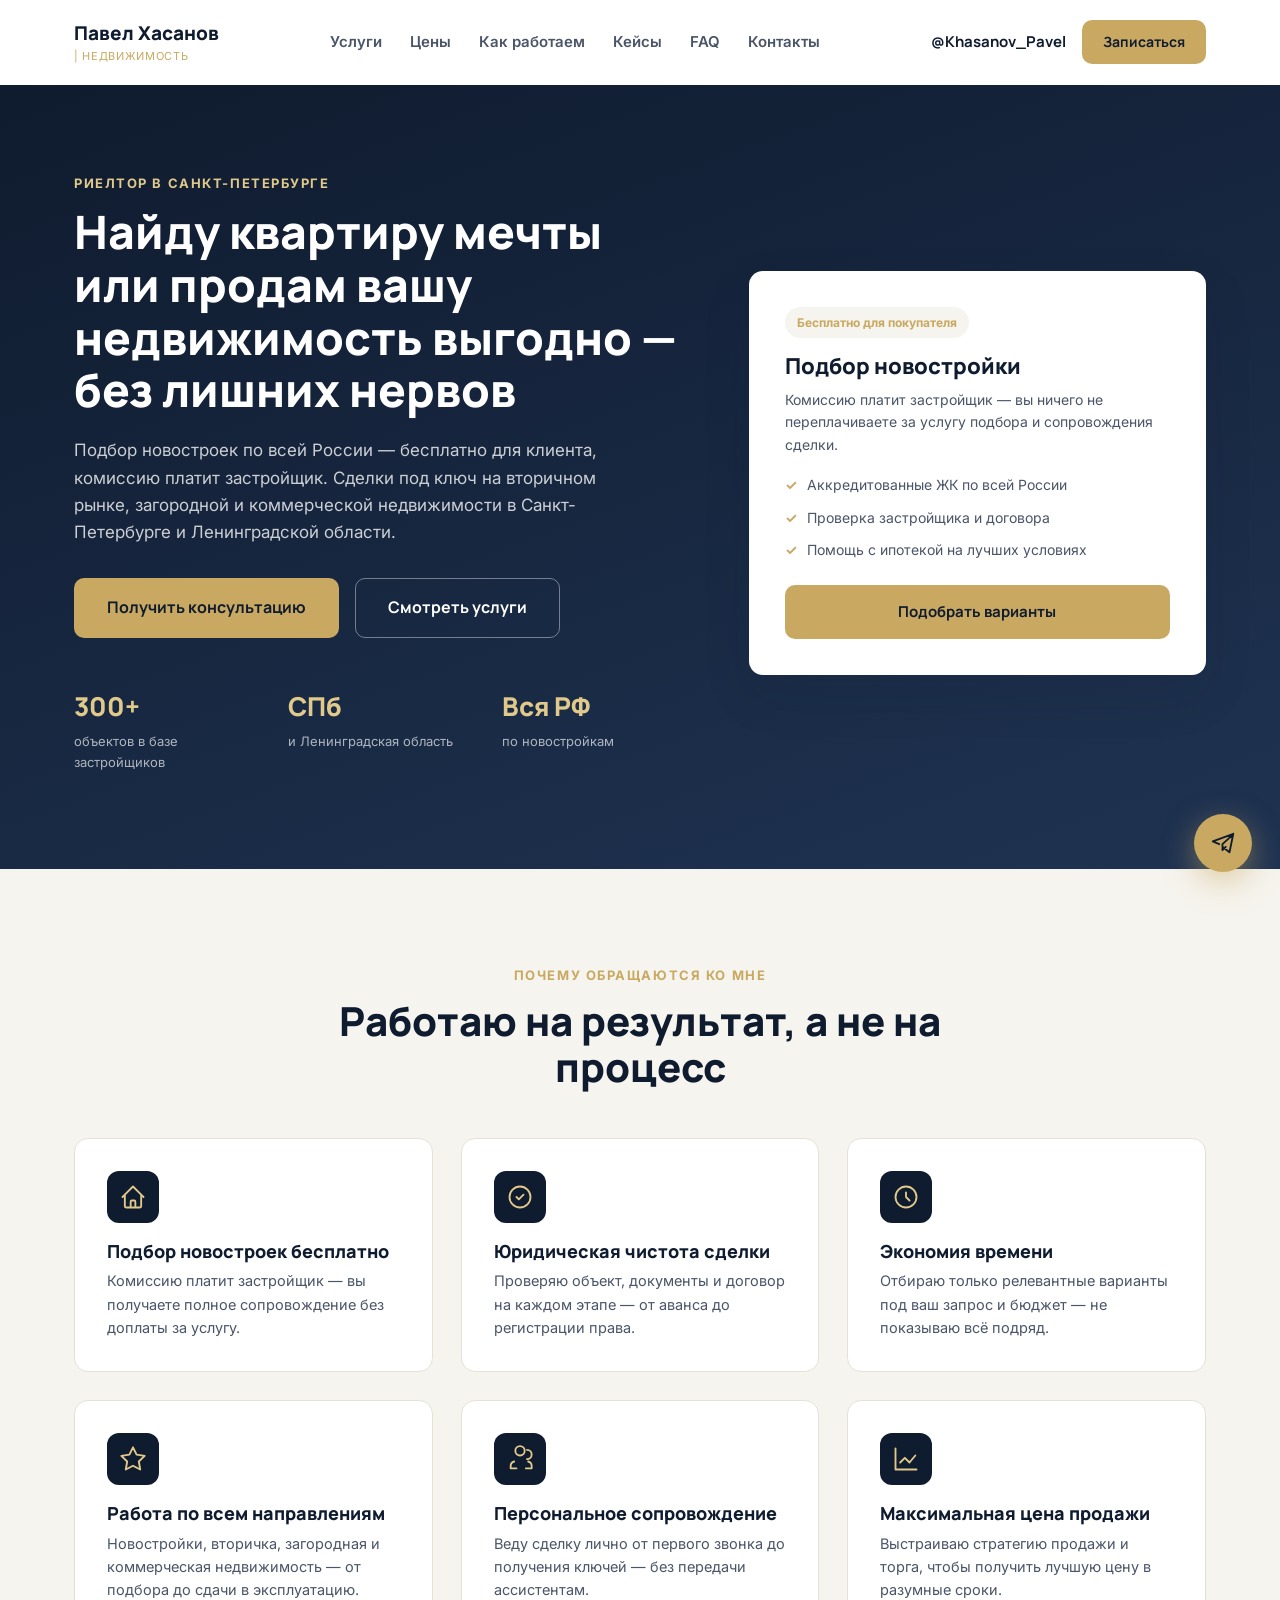
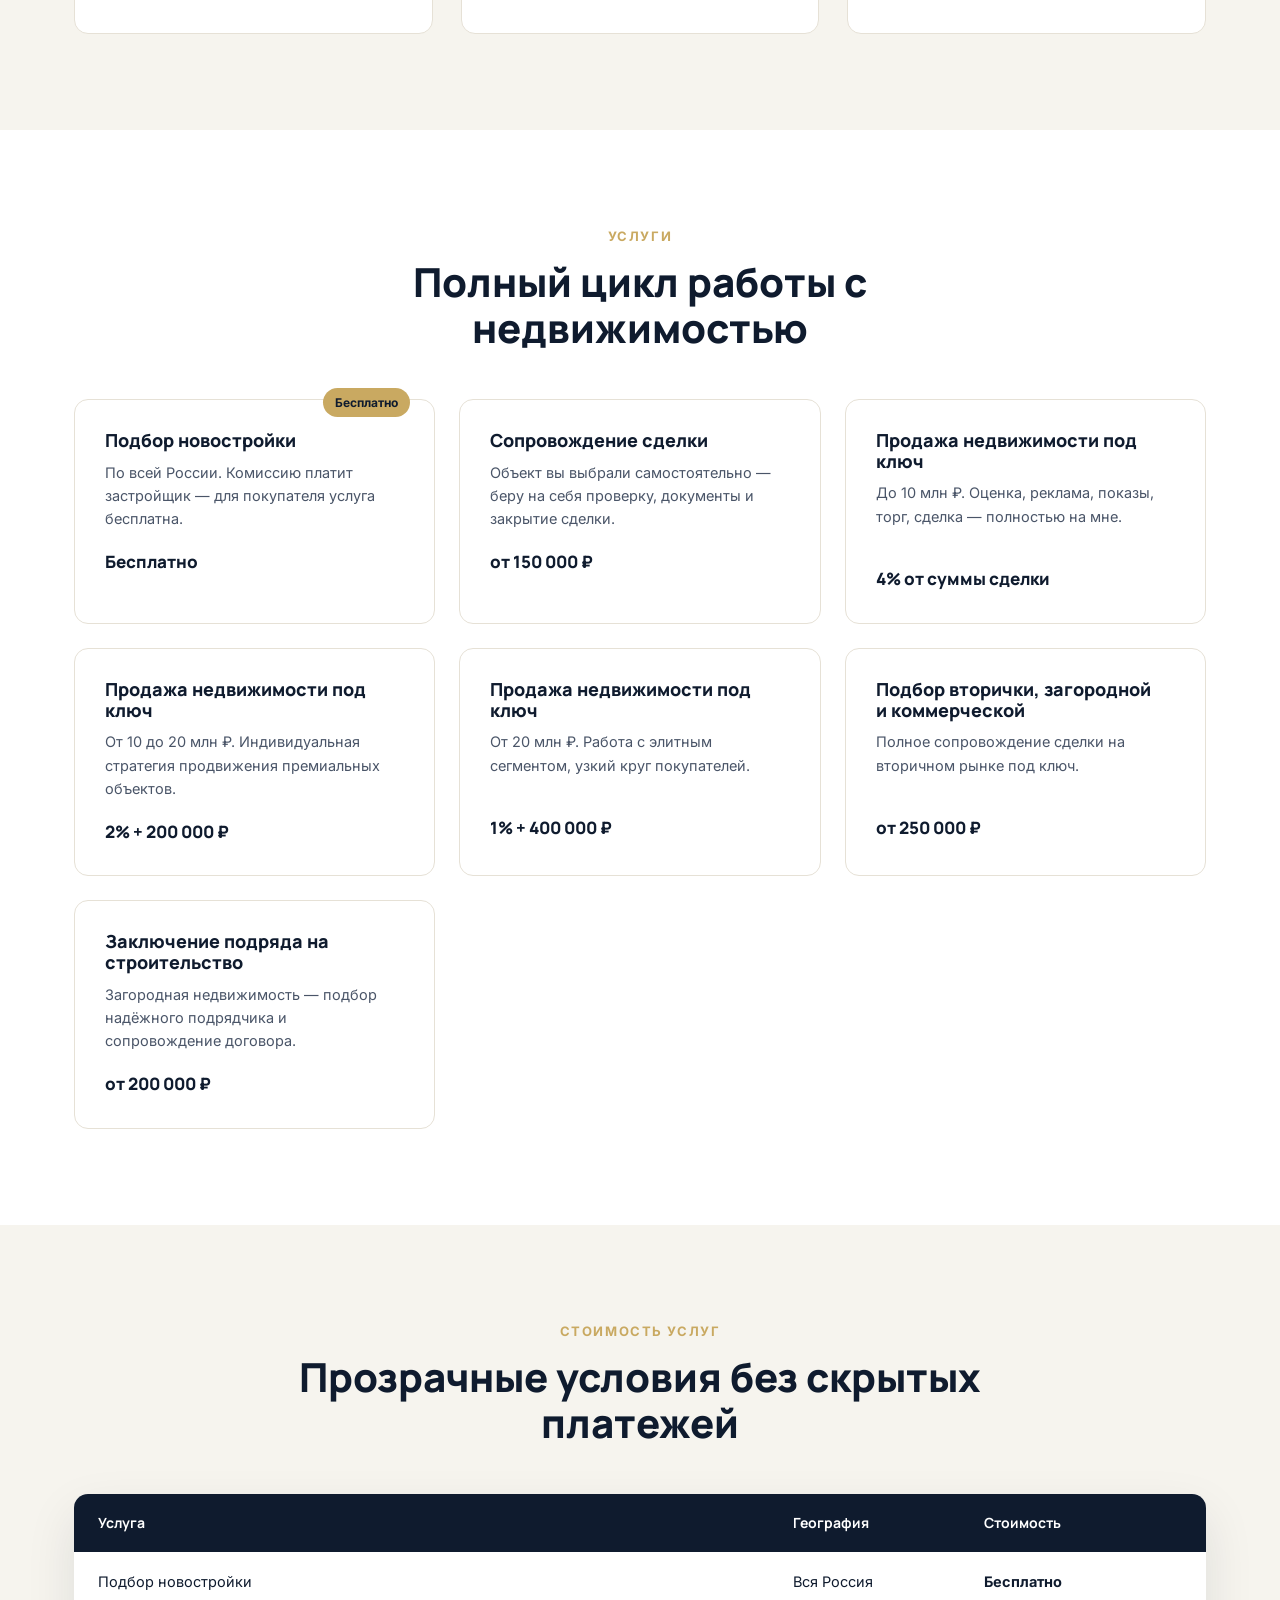
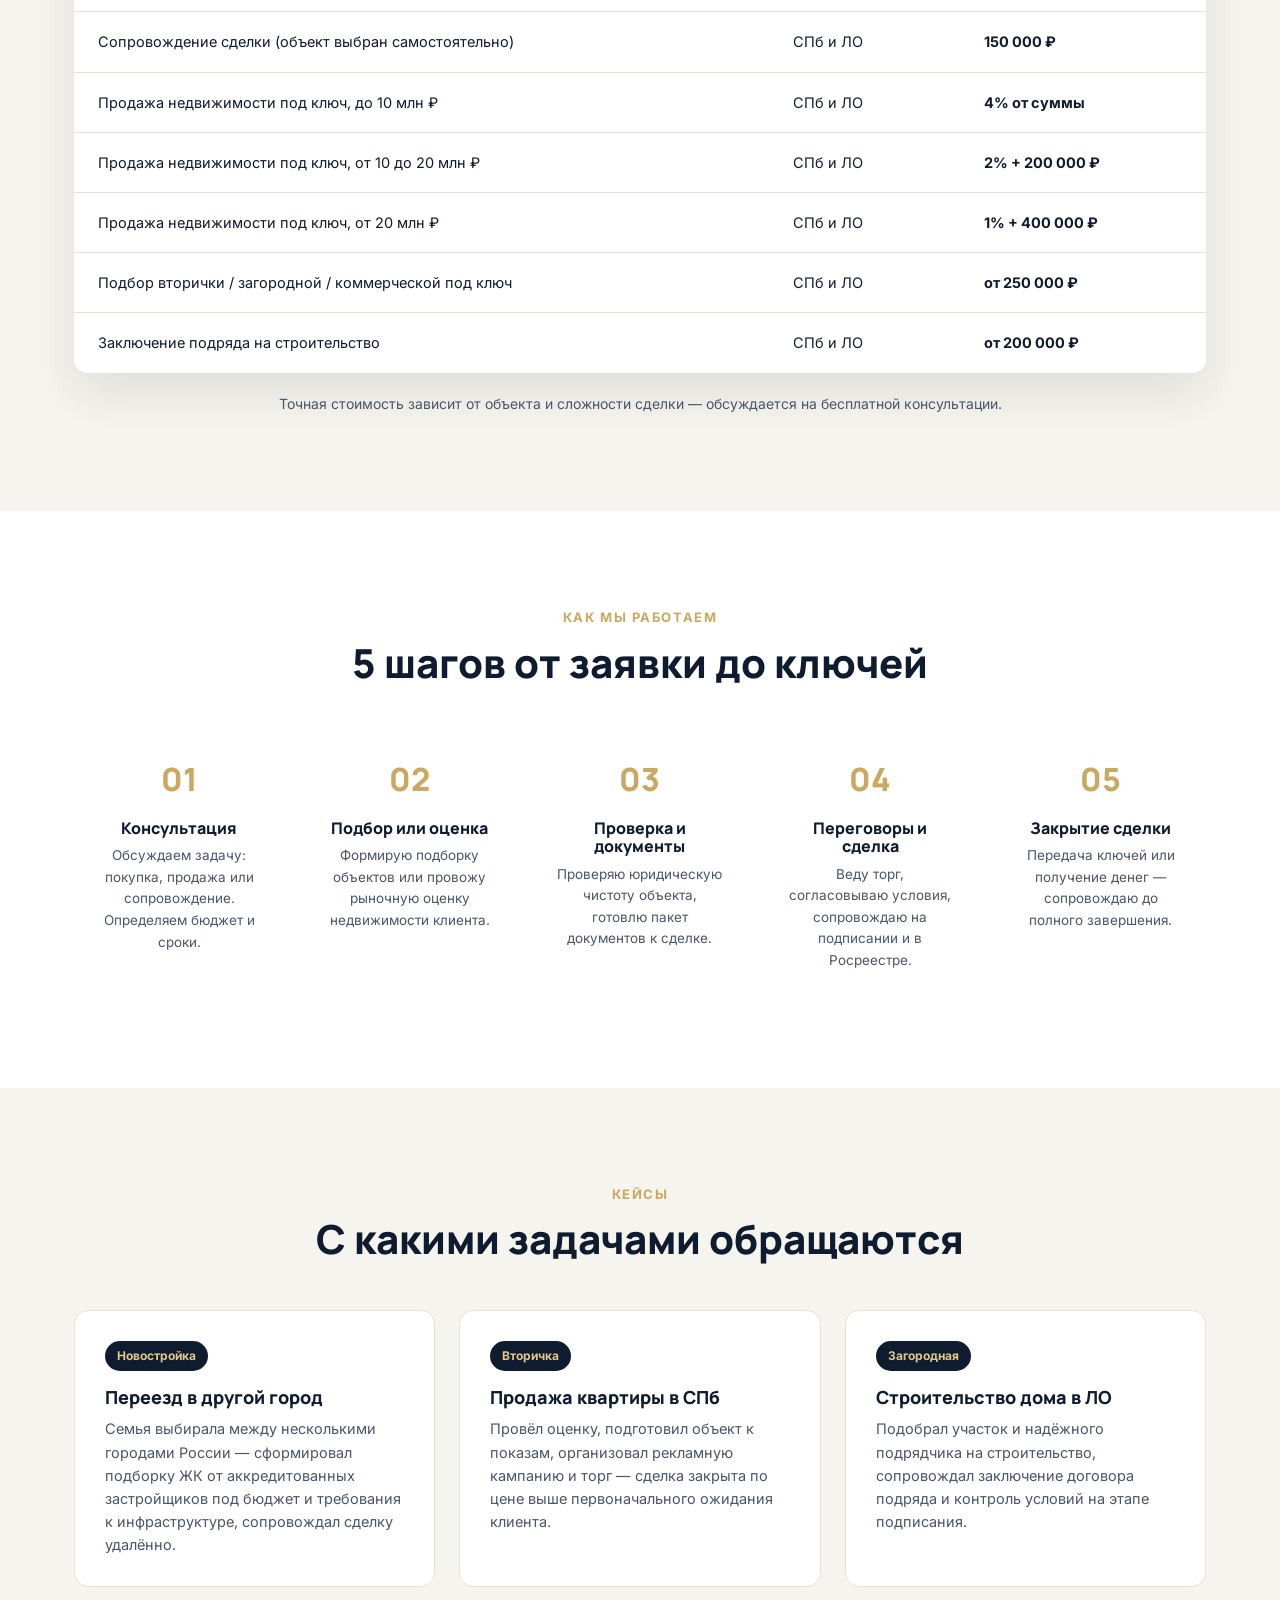
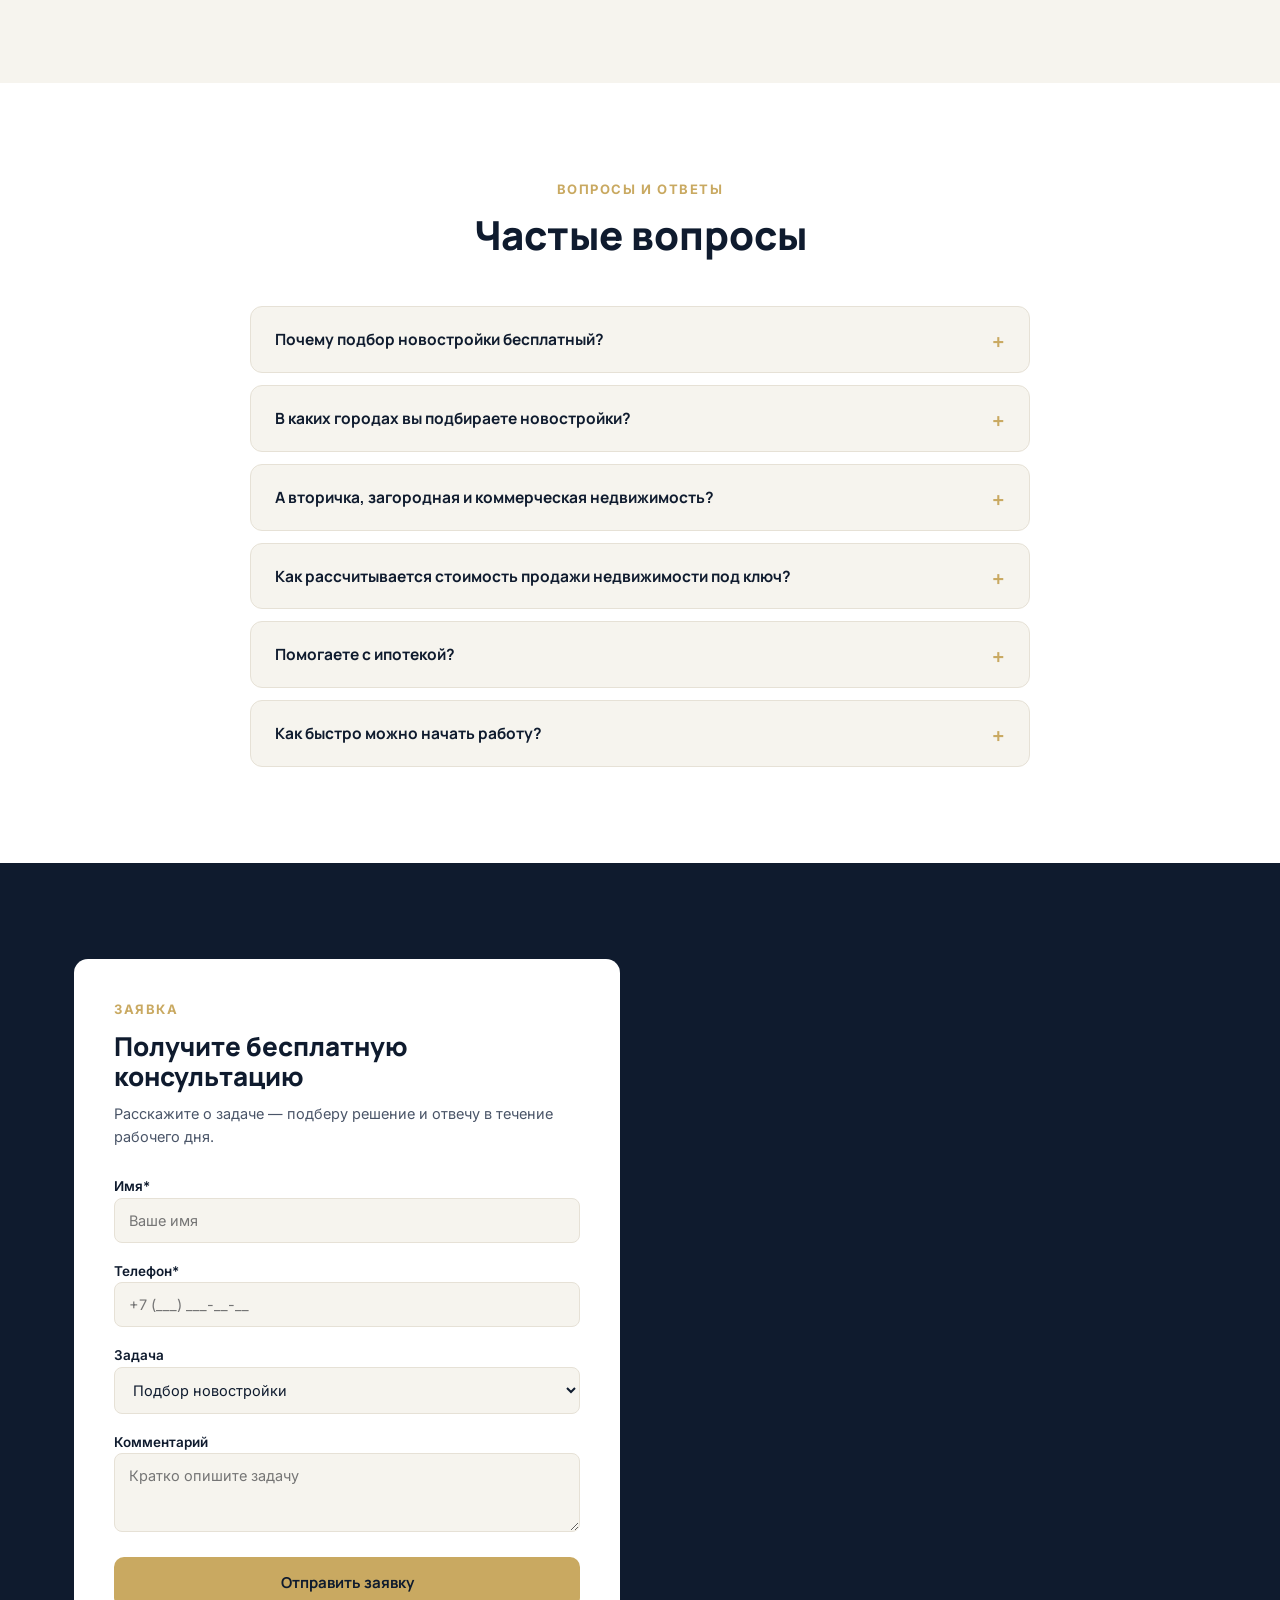
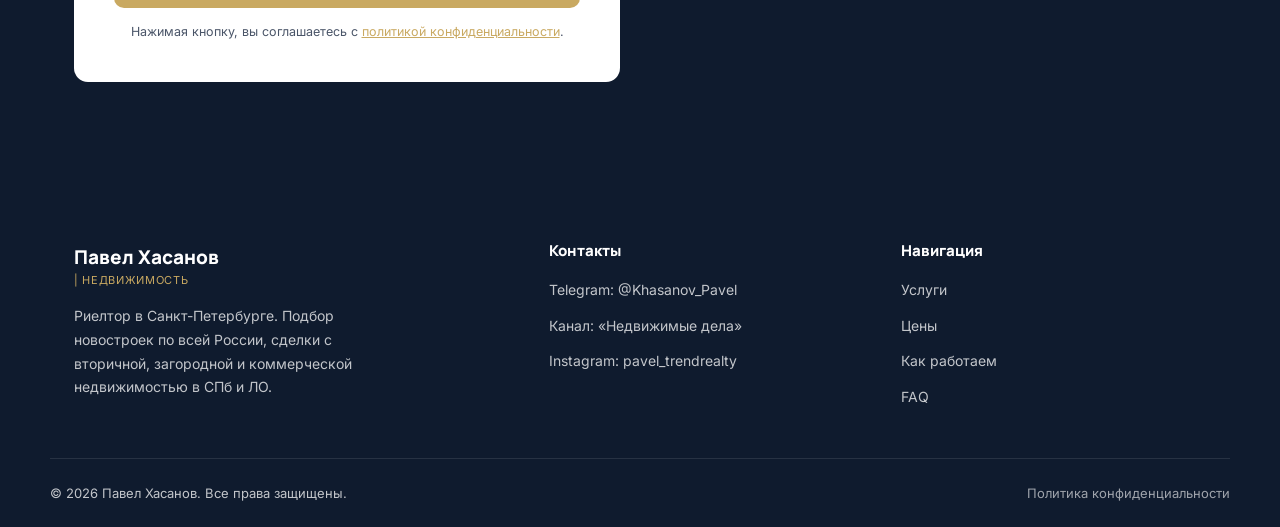
==== index.html @ 934b20aa "init: landing for Pavel Trend Realty" ====
<!DOCTYPE html>
<html lang="ru">
<head>
<meta charset="UTF-8">
<meta name="viewport" content="width=device-width, initial-scale=1.0">
<title>Павел Хасанов — риелтор в Санкт-Петербурге | Недвижимость под ключ</title>
<meta name="description" content="Подбор новостроек по всей России бесплатно. Продажа, покупка и сопровождение сделок с недвижимостью в Санкт-Петербурге и Ленинградской области.">
<link rel="preconnect" href="https://fonts.googleapis.com">
<link rel="preconnect" href="https://fonts.gstatic.com" crossorigin>
<link href="https://fonts.googleapis.com/css2?family=Inter:wght@400;500;600;700;800&family=Manrope:wght@500;600;700;800&display=swap" rel="stylesheet">
<link rel="stylesheet" href="styles.css">
</head>
<body>

<header class="header" id="header">
  <div class="header__inner container">
    <a href="#top" class="logo"><span class="logo__main">Павел Хасанов</span><span class="logo__suffix">| недвижимость</span></a>
    <nav class="nav" id="nav">
      <a href="#services">Услуги</a>
      <a href="#price">Цены</a>
      <a href="#process">Как работаем</a>
      <a href="#cases">Кейсы</a>
      <a href="#faq">FAQ</a>
      <a href="#contacts">Контакты</a>
    </nav>
    <div class="header__actions">
      <a href="https://t.me/Khasanov_Pavel" target="_blank" rel="noopener" class="header__phone">@Khasanov_Pavel</a>
      <a href="#leadForm" class="btn btn--primary btn--sm">Записаться</a>
      <button class="burger" id="burger" aria-label="Меню"><span></span><span></span><span></span></button>
    </div>
  </div>
</header>

<main id="top">

  <!-- HERO -->
  <section class="hero">
    <div class="container hero__inner">
      <div class="hero__content">
        <p class="eyebrow">Риелтор в Санкт-Петербурге</p>
        <h1>Найду квартиру мечты или продам вашу недвижимость выгодно — без лишних нервов</h1>
        <p class="hero__lead">Подбор новостроек по всей России — бесплатно для клиента, комиссию платит застройщик. Сделки под ключ на вторичном рынке, загородной и коммерческой недвижимости в Санкт-Петербурге и Ленинградской области.</p>
        <div class="hero__cta">
          <a href="#leadForm" class="btn btn--primary btn--lg">Получить консультацию</a>
          <a href="#services" class="btn btn--ghost btn--lg">Смотреть услуги</a>
        </div>
        <div class="hero__stats">
          <div class="stat">
            <span class="stat__num" data-target="300">0</span><span class="stat__suffix">+</span>
            <span class="stat__label">объектов в базе застройщиков</span>
          </div>
          <div class="stat">
            <span class="stat__num">СПб</span>
            <span class="stat__label">и Ленинградская область</span>
          </div>
          <div class="stat">
            <span class="stat__num">Вся РФ</span>
            <span class="stat__label">по новостройкам</span>
          </div>
        </div>
      </div>
      <div class="hero__card">
        <div class="hero__card-badge">Бесплатно для покупателя</div>
        <h3>Подбор новостройки</h3>
        <p>Комиссию платит застройщик — вы ничего не переплачиваете за услугу подбора и сопровождения сделки.</p>
        <ul class="hero__card-list">
          <li>Аккредитованные ЖК по всей России</li>
          <li>Проверка застройщика и договора</li>
          <li>Помощь с ипотекой на лучших условиях</li>
        </ul>
        <a href="#leadForm" class="btn btn--primary btn--block">Подобрать варианты</a>
      </div>
    </div>
  </section>

  <!-- ПРЕИМУЩЕСТВА -->
  <section class="section adv-section">
    <div class="container">
      <p class="eyebrow eyebrow--center">Почему обращаются ко мне</p>
      <h2 class="section__title section__title--center">Работаю на результат, а не на процесс</h2>
      <div class="adv-grid">
        <div class="adv">
          <div class="adv__icon"><svg width="28" height="28" viewBox="0 0 24 24" fill="none"><path d="M3 12l2-2m0 0l7-7 7 7M5 10v10a1 1 0 001 1h3m10-11l2 2m-2-2v10a1 1 0 01-1 1h-3m-6 0a1 1 0 001-1v-4a1 1 0 011-1h2a1 1 0 011 1v4a1 1 0 001 1m-6 0h6" stroke="currentColor" stroke-width="1.6" stroke-linecap="round" stroke-linejoin="round"/></svg></div>
          <h3>Подбор новостроек бесплатно</h3>
          <p>Комиссию платит застройщик — вы получаете полное сопровождение без доплаты за услугу.</p>
        </div>
        <div class="adv">
          <div class="adv__icon"><svg width="28" height="28" viewBox="0 0 24 24" fill="none"><path d="M9 12l2 2 4-4m6 2a9 9 0 11-18 0 9 9 0 0118 0z" stroke="currentColor" stroke-width="1.6" stroke-linecap="round" stroke-linejoin="round"/></svg></div>
          <h3>Юридическая чистота сделки</h3>
          <p>Проверяю объект, документы и договор на каждом этапе — от аванса до регистрации права.</p>
        </div>
        <div class="adv__icon-wrap">
        </div>
        <div class="adv">
          <div class="adv__icon"><svg width="28" height="28" viewBox="0 0 24 24" fill="none"><path d="M12 8v4l3 3m6-3a9 9 0 11-18 0 9 9 0 0118 0z" stroke="currentColor" stroke-width="1.6" stroke-linecap="round" stroke-linejoin="round"/></svg></div>
          <h3>Экономия времени</h3>
          <p>Отбираю только релевантные варианты под ваш запрос и бюджет — не показываю всё подряд.</p>
        </div>
        <div class="adv">
          <div class="adv__icon"><svg width="28" height="28" viewBox="0 0 24 24" fill="none"><path d="M12 2l3.09 6.26L22 9.27l-5 4.87L18.18 21 12 17.77 5.82 21 7 14.14 2 9.27l6.91-1.01L12 2z" stroke="currentColor" stroke-width="1.6" stroke-linecap="round" stroke-linejoin="round"/></svg></div>
          <h3>Работа по всем направлениям</h3>
          <p>Новостройки, вторичка, загородная и коммерческая недвижимость — от подбора до сдачи в эксплуатацию.</p>
        </div>
        <div class="adv">
          <div class="adv__icon"><svg width="28" height="28" viewBox="0 0 24 24" fill="none"><path d="M17 20h5v-2a4 4 0 00-3-3.87M9 20H4v-2a4 4 0 013-3.87m5-5.13a4 4 0 100-8 4 4 0 000 8zm6 3.13a4 4 0 100-8" stroke="currentColor" stroke-width="1.6" stroke-linecap="round" stroke-linejoin="round"/></svg></div>
          <h3>Персональное сопровождение</h3>
          <p>Веду сделку лично от первого звонка до получения ключей — без передачи ассистентам.</p>
        </div>
        <div class="adv">
          <div class="adv__icon"><svg width="28" height="28" viewBox="0 0 24 24" fill="none"><path d="M3 3v18h18M7 15l4-4 4 4 5-6" stroke="currentColor" stroke-width="1.6" stroke-linecap="round" stroke-linejoin="round"/></svg></div>
          <h3>Максимальная цена продажи</h3>
          <p>Выстраиваю стратегию продажи и торга, чтобы получить лучшую цену в разумные сроки.</p>
        </div>
      </div>
    </div>
  </section>

  <!-- УСЛУГИ -->
  <section class="section services-section" id="services">
    <div class="container">
      <p class="eyebrow eyebrow--center">Услуги</p>
      <h2 class="section__title section__title--center">Полный цикл работы с недвижимостью</h2>
      <div class="services-grid">
        <div class="service">
          <span class="service__badge">Бесплатно</span>
          <h3>Подбор новостройки</h3>
          <p>По всей России. Комиссию платит застройщик — для покупателя услуга бесплатна.</p>
          <span class="service__price">Бесплатно</span>
        </div>
        <div class="service">
          <h3>Сопровождение сделки</h3>
          <p>Объект вы выбрали самостоятельно — беру на себя проверку, документы и закрытие сделки.</p>
          <span class="service__price">от 150 000 ₽</span>
        </div>
        <div class="service">
          <h3>Продажа недвижимости под ключ</h3>
          <p>До 10 млн ₽. Оценка, реклама, показы, торг, сделка — полностью на мне.</p>
          <span class="service__price">4% от суммы сделки</span>
        </div>
        <div class="service">
          <h3>Продажа недвижимости под ключ</h3>
          <p>От 10 до 20 млн ₽. Индивидуальная стратегия продвижения премиальных объектов.</p>
          <span class="service__price">2% + 200 000 ₽</span>
        </div>
        <div class="service">
          <h3>Продажа недвижимости под ключ</h3>
          <p>От 20 млн ₽. Работа с элитным сегментом, узкий круг покупателей.</p>
          <span class="service__price">1% + 400 000 ₽</span>
        </div>
        <div class="service">
          <h3>Подбор вторички, загородной и коммерческой</h3>
          <p>Полное сопровождение сделки на вторичном рынке под ключ.</p>
          <span class="service__price">от 250 000 ₽</span>
        </div>
        <div class="service">
          <h3>Заключение подряда на строительство</h3>
          <p>Загородная недвижимость — подбор надёжного подрядчика и сопровождение договора.</p>
          <span class="service__price">от 200 000 ₽</span>
        </div>
      </div>
    </div>
  </section>

  <!-- ПРАЙС -->
  <section class="section price-section" id="price">
    <div class="container">
      <p class="eyebrow eyebrow--center">Стоимость услуг</p>
      <h2 class="section__title section__title--center">Прозрачные условия без скрытых платежей</h2>
      <div class="price-table-wrap">
        <table class="price-table">
          <thead>
            <tr><th>Услуга</th><th>География</th><th>Стоимость</th></tr>
          </thead>
          <tbody>
            <tr><td>Подбор новостройки</td><td>Вся Россия</td><td>Бесплатно</td></tr>
            <tr><td>Сопровождение сделки (объект выбран самостоятельно)</td><td>СПб и ЛО</td><td>150 000 ₽</td></tr>
            <tr><td>Продажа недвижимости под ключ, до 10 млн ₽</td><td>СПб и ЛО</td><td>4% от суммы</td></tr>
            <tr><td>Продажа недвижимости под ключ, от 10 до 20 млн ₽</td><td>СПб и ЛО</td><td>2% + 200 000 ₽</td></tr>
            <tr><td>Продажа недвижимости под ключ, от 20 млн ₽</td><td>СПб и ЛО</td><td>1% + 400 000 ₽</td></tr>
            <tr><td>Подбор вторички / загородной / коммерческой под ключ</td><td>СПб и ЛО</td><td>от 250 000 ₽</td></tr>
            <tr><td>Заключение подряда на строительство</td><td>СПб и ЛО</td><td>от 200 000 ₽</td></tr>
          </tbody>
        </table>
      </div>
      <p class="price-note">Точная стоимость зависит от объекта и сложности сделки — обсуждается на бесплатной консультации.</p>
    </div>
  </section>

  <!-- ПРОЦЕСС -->
  <section class="section process-section" id="process">
    <div class="container">
      <p class="eyebrow eyebrow--center">Как мы работаем</p>
      <h2 class="section__title section__title--center">5 шагов от заявки до ключей</h2>
      <div class="process-grid">
        <div class="step">
          <span class="step__num">01</span>
          <h3>Консультация</h3>
          <p>Обсуждаем задачу: покупка, продажа или сопровождение. Определяем бюджет и сроки.</p>
        </div>
        <div class="step">
          <span class="step__num">02</span>
          <h3>Подбор или оценка</h3>
          <p>Формирую подборку объектов или провожу рыночную оценку недвижимости клиента.</p>
        </div>
        <div class="step">
          <span class="step__num">03</span>
          <h3>Проверка и документы</h3>
          <p>Проверяю юридическую чистоту объекта, готовлю пакет документов к сделке.</p>
        </div>
        <div class="step">
          <span class="step__num">04</span>
          <h3>Переговоры и сделка</h3>
          <p>Веду торг, согласовываю условия, сопровождаю на подписании и в Росреестре.</p>
        </div>
        <div class="step">
          <span class="step__num">05</span>
          <h3>Закрытие сделки</h3>
          <p>Передача ключей или получение денег — сопровождаю до полного завершения.</p>
        </div>
      </div>
    </div>
  </section>

  <!-- КЕЙСЫ -->
  <section class="section cases-section" id="cases">
    <div class="container">
      <p class="eyebrow eyebrow--center">Кейсы</p>
      <h2 class="section__title section__title--center">С какими задачами обращаются</h2>
      <div class="cases-grid">
        <div class="object">
          <div class="object__tag">Новостройка</div>
          <h3>Переезд в другой город</h3>
          <p>Семья выбирала между несколькими городами России — сформировал подборку ЖК от аккредитованных застройщиков под бюджет и требования к инфраструктуре, сопровождал сделку удалённо.</p>
        </div>
        <div class="object">
          <div class="object__tag">Вторичка</div>
          <h3>Продажа квартиры в СПб</h3>
          <p>Провёл оценку, подготовил объект к показам, организовал рекламную кампанию и торг — сделка закрыта по цене выше первоначального ожидания клиента.</p>
        </div>
        <div class="object">
          <div class="object__tag">Загородная</div>
          <h3>Строительство дома в ЛО</h3>
          <p>Подобрал участок и надёжного подрядчика на строительство, сопровождал заключение договора подряда и контроль условий на этапе подписания.</p>
        </div>
      </div>
    </div>
  </section>

  <!-- FAQ -->
  <section class="section faq-section" id="faq">
    <div class="container">
      <p class="eyebrow eyebrow--center">Вопросы и ответы</p>
      <h2 class="section__title section__title--center">Частые вопросы</h2>
      <div class="faq__list">
        <details class="faq__item">
          <summary>Почему подбор новостройки бесплатный?</summary>
          <p>Комиссию агенту выплачивает застройщик из собственного бюджета на продажи. Для покупателя цена квартиры не меняется — вы получаете сопровождение сделки без доплат.</p>
        </details>
        <details class="faq__item">
          <summary>В каких городах вы подбираете новостройки?</summary>
          <p>По всей России — работаю с аккредитованными застройщиками в разных регионах, подбор и сопровождение возможны удалённо.</p>
        </details>
        <details class="faq__item">
          <summary>А вторичка, загородная и коммерческая недвижимость?</summary>
          <p>Эти направления веду в Санкт-Петербурге и Ленинградской области — очно, с личным участием на всех этапах сделки.</p>
        </details>
        <details class="faq__item">
          <summary>Как рассчитывается стоимость продажи недвижимости под ключ?</summary>
          <p>Процент от суммы сделки зависит от диапазона стоимости объекта: до 10 млн ₽ — 4%, от 10 до 20 млн ₽ — 2% + 200 000 ₽, от 20 млн ₽ — 1% + 400 000 ₽.</p>
        </details>
        <details class="faq__item">
          <summary>Помогаете с ипотекой?</summary>
          <p>Да, подбираю выгодные ипотечные программы и сопровождаю оформление в рамках сделок по новостройкам и вторичному рынку.</p>
        </details>
        <details class="faq__item">
          <summary>Как быстро можно начать работу?</summary>
          <p>После заявки связываюсь в течение рабочего дня — обсуждаем задачу и следующий шаг на бесплатной консультации.</p>
        </details>
      </div>
    </div>
  </section>

  <!-- ФОРМА + КАРТА -->
  <section class="section form-section" id="leadForm-section">
    <div class="container form-grid">
      <div class="form-card">
        <p class="eyebrow">Заявка</p>
        <h2>Получите бесплатную консультацию</h2>
        <p class="form-card__lead">Расскажите о задаче — подберу решение и отвечу в течение рабочего дня.</p>
        <form id="leadForm" class="form">
          <input type="text" name="_gotcha" style="display:none" tabindex="-1" autocomplete="off">
          <div class="form__row">
            <label>Имя*<input type="text" name="name" required placeholder="Ваше имя"></label>
          </div>
          <div class="form__row">
            <label>Телефон*<input type="tel" name="phone" required placeholder="+7 (___) ___-__-__"></label>
          </div>
          <div class="form__row">
            <label>Задача<select name="task">
              <option value="Подбор новостройки">Подбор новостройки</option>
              <option value="Сопровождение сделки">Сопровождение сделки</option>
              <option value="Продажа недвижимости">Продажа недвижимости</option>
              <option value="Подбор вторички/загородной/коммерческой">Подбор вторички/загородной/коммерческой</option>
              <option value="Строительство">Заключение подряда на строительство</option>
              <option value="Другое">Другое</option>
            </select></label>
          </div>
          <div class="form__row">
            <label>Комментарий<textarea name="comment" rows="3" placeholder="Кратко опишите задачу"></textarea></label>
          </div>
          <button type="submit" class="btn btn--primary btn--block">Отправить заявку</button>
          <p class="form__note">Нажимая кнопку, вы соглашаетесь с <a href="privacy.html">политикой конфиденциальности</a>.</p>
        </form>
      </div>
      <div class="map-card">
        <iframe src="https://yandex.ru/map-widget/v1/?ll=30.335098%2C59.938784&z=10" width="100%" height="100%" frameborder="0" loading="lazy" title="Карта Санкт-Петербурга"></iframe>
      </div>
    </div>
  </section>

</main>

<!-- КОНТАКТЫ + FOOTER -->
<footer class="footer" id="contacts">
  <div class="container footer__inner">
    <div class="footer__col">
      <a href="#top" class="logo logo--footer"><span class="logo__main">Павел Хасанов</span><span class="logo__suffix">| недвижимость</span></a>
      <p class="footer__desc">Риелтор в Санкт-Петербурге. Подбор новостроек по всей России, сделки с вторичной, загородной и коммерческой недвижимостью в СПб и ЛО.</p>
    </div>
    <div class="footer__col">
      <h4>Контакты</h4>
      <ul class="contact-list">
        <li class="contact-card"><a href="https://t.me/Khasanov_Pavel" target="_blank" rel="noopener">Telegram: @Khasanov_Pavel</a></li>
        <li class="contact-card"><a href="https://t.me/pavel_trend" target="_blank" rel="noopener">Канал: «Недвижимые дела»</a></li>
        <li class="contact-card"><a href="https://www.instagram.com/pavel_trendrealty" target="_blank" rel="noopener">Instagram: pavel_trendrealty</a></li>
      </ul>
    </div>
    <div class="footer__col">
      <h4>Навигация</h4>
      <ul class="footer__nav">
        <li><a href="#services">Услуги</a></li>
        <li><a href="#price">Цены</a></li>
        <li><a href="#process">Как работаем</a></li>
        <li><a href="#faq">FAQ</a></li>
      </ul>
    </div>
  </div>
  <div class="container footer__bottom">
    <p>© <span id="year"></span> Павел Хасанов. Все права защищены.</p>
    <a href="privacy.html">Политика конфиденциальности</a>
  </div>
</footer>

<a href="https://t.me/Khasanov_Pavel" target="_blank" rel="noopener" class="fab" aria-label="Написать в Telegram">
  <svg width="26" height="26" viewBox="0 0 24 24" fill="none"><path d="M21.5 3.5L2.5 10.5l6 2.5m13-9.5l-3.5 17-6.5-5m10-11.5l-10 9m0 0v5.5l3-3" stroke="currentColor" stroke-width="1.7" stroke-linecap="round" stroke-linejoin="round"/></svg>
</a>

<script src="script.js"></script>
</body>
</html>
---- styles.css ----
:root {
  --navy: #0f1b2e;
  --navy-2: #16273f;
  --navy-3: #1f3352;
  --gold: #c9a961;
  --gold-light: #e0c98a;
  --ink: #0f1b2e;
  --ink-soft: #4a5568;
  --paper: #ffffff;
  --paper-soft: #f6f4ee;
  --line: #e6e1d6;
  --radius: 14px;
  --shadow: 0 20px 50px rgba(15, 27, 46, 0.10);
  --font-head: "Manrope", sans-serif;
  --font-body: "Inter", sans-serif;
}

* { box-sizing: border-box; margin: 0; padding: 0; }
html { scroll-behavior: smooth; }
body {
  font-family: var(--font-body);
  color: var(--ink);
  background: var(--paper);
  line-height: 1.6;
  -webkit-font-smoothing: antialiased;
}
h1, h2, h3, h4 { font-family: var(--font-head); font-weight: 800; color: var(--navy); line-height: 1.15; }
a { color: inherit; text-decoration: none; }
ul { list-style: none; }
img { max-width: 100%; display: block; }
.container { max-width: 1180px; margin: 0 auto; padding: 0 24px; }
.section { padding: 96px 0; }
.eyebrow { font-size: 13px; font-weight: 700; letter-spacing: .12em; text-transform: uppercase; color: var(--gold); margin-bottom: 12px; }
.eyebrow--center { text-align: center; }
.section__title { font-size: clamp(28px, 3.4vw, 40px); margin-bottom: 48px; max-width: 720px; }
.section__title--center { text-align: center; margin-left: auto; margin-right: auto; }

/* BUTTONS */
.btn {
  display: inline-flex; align-items: center; justify-content: center;
  font-family: var(--font-head); font-weight: 700; font-size: 15px;
  padding: 14px 28px; border-radius: 10px; border: 1px solid transparent;
  cursor: pointer; transition: all .2s ease; white-space: nowrap;
}
.btn--primary { background: var(--gold); color: var(--navy); }
.btn--primary:hover { background: var(--gold-light); transform: translateY(-1px); }
.btn--ghost { background: transparent; border-color: var(--navy); color: var(--navy); }
.btn--ghost:hover { background: var(--navy); color: #fff; }
.btn--lg { padding: 16px 32px; font-size: 16px; }
.btn--sm { padding: 10px 20px; font-size: 14px; }
.btn--block { width: 100%; }

/* HEADER */
.header { position: sticky; top: 0; z-index: 100; background: rgba(255,255,255,.9); backdrop-filter: blur(10px); border-bottom: 1px solid transparent; transition: all .2s ease; }
.header.scrolled { border-bottom-color: var(--line); box-shadow: 0 4px 20px rgba(15,27,46,.06); }
.header__inner { display: flex; align-items: center; justify-content: space-between; gap: 24px; min-width: 0; height: 84px; }
.logo { display: flex; flex-direction: column; flex-shrink: 0; }
.logo__main { font-family: var(--font-head); font-weight: 800; font-size: 19px; color: var(--navy); }
.logo__suffix { font-size: 11px; color: var(--gold); letter-spacing: .06em; text-transform: uppercase; }
.nav { display: flex; gap: 28px; }
.nav a { font-size: 15px; font-weight: 600; color: var(--ink-soft); white-space: nowrap; transition: color .2s; }
.nav a:hover { color: var(--navy); }
.header__actions { display: flex; align-items: center; gap: 16px; flex-shrink: 0; }
.header__phone { font-family: var(--font-head); font-weight: 700; font-size: 15px; color: var(--navy); white-space: nowrap; }
.burger { display: none; flex-direction: column; justify-content: center; gap: 5px; width: 32px; height: 32px; background: none; border: none; cursor: pointer; }
.burger span { display: block; width: 100%; height: 2px; background: var(--navy); transition: all .2s; }
.burger.is-open span:nth-child(1) { transform: translateY(7px) rotate(45deg); }
.burger.is-open span:nth-child(2) { opacity: 0; }
.burger.is-open span:nth-child(3) { transform: translateY(-7px) rotate(-45deg); }

/* HERO */
.hero { background: linear-gradient(160deg, var(--navy) 0%, var(--navy-3) 100%); padding: 88px 0 96px; }
.hero__inner { display: grid; grid-template-columns: 1.15fr .85fr; gap: 56px; align-items: center; }
.hero .eyebrow { color: var(--gold-light); }
.hero h1 { color: #fff; font-size: clamp(30px, 4vw, 46px); margin-bottom: 20px; }
.hero__lead { color: rgba(255,255,255,.78); font-size: 17px; max-width: 540px; margin-bottom: 32px; }
.hero__cta { display: flex; gap: 16px; margin-bottom: 48px; flex-wrap: wrap; }
.hero .btn--ghost { border-color: rgba(255,255,255,.4); color: #fff; }
.hero .btn--ghost:hover { background: #fff; color: var(--navy); }
.hero__stats { display: grid; grid-template-columns: repeat(3, 1fr); gap: 24px; }
.stat__num { font-family: var(--font-head); font-weight: 800; font-size: 26px; color: var(--gold-light); }
.stat__suffix { font-family: var(--font-head); font-weight: 800; font-size: 26px; color: var(--gold-light); }
.stat__label { display: block; font-size: 13px; color: rgba(255,255,255,.65); margin-top: 4px; }

.hero__card { background: #fff; border-radius: var(--radius); padding: 36px; box-shadow: var(--shadow); }
.hero__card-badge { display: inline-block; background: var(--paper-soft); color: var(--gold); font-size: 12px; font-weight: 700; padding: 6px 12px; border-radius: 20px; margin-bottom: 16px; }
.hero__card h3 { font-size: 22px; margin-bottom: 10px; }
.hero__card p { color: var(--ink-soft); font-size: 14px; margin-bottom: 18px; }
.hero__card-list { margin-bottom: 24px; }
.hero__card-list li { position: relative; padding-left: 22px; font-size: 14px; color: var(--ink-soft); margin-bottom: 10px; }
.hero__card-list li::before { content: "✓"; position: absolute; left: 0; color: var(--gold); font-weight: 700; }

/* ADVANTAGES */
.adv-section { background: var(--paper-soft); }
.adv-grid { display: grid; grid-template-columns: repeat(3, 1fr); gap: 28px; }
.adv__icon-wrap { display: none; }
.adv { background: #fff; border-radius: var(--radius); padding: 32px; border: 1px solid var(--line); }
.adv__icon { width: 52px; height: 52px; border-radius: 12px; background: var(--navy); color: var(--gold-light); display: flex; align-items: center; justify-content: center; margin-bottom: 18px; }
.adv h3 { font-size: 18px; margin-bottom: 8px; }
.adv p { color: var(--ink-soft); font-size: 14.5px; }

/* SERVICES */
.services-grid { display: grid; grid-template-columns: repeat(3, 1fr); gap: 24px; }
.service { position: relative; border: 1px solid var(--line); border-radius: var(--radius); padding: 30px; transition: all .2s; }
.service:hover { border-color: var(--gold); box-shadow: var(--shadow); transform: translateY(-2px); }
.service__badge { position: absolute; top: -12px; right: 24px; background: var(--gold); color: var(--navy); font-size: 12px; font-weight: 700; padding: 5px 12px; border-radius: 20px; }
.service h3 { font-size: 18px; margin-bottom: 10px; padding-right: 10px; }
.service p { color: var(--ink-soft); font-size: 14.5px; margin-bottom: 18px; min-height: 66px; }
.service__price { font-family: var(--font-head); font-weight: 800; color: var(--navy); font-size: 17px; }

/* PRICE TABLE */
.price-section { background: var(--paper-soft); }
.price-table-wrap { overflow-x: auto; border-radius: var(--radius); box-shadow: var(--shadow); }
.price-table { width: 100%; border-collapse: collapse; background: #fff; min-width: 640px; }
.price-table th { background: var(--navy); color: #fff; text-align: left; padding: 18px 24px; font-family: var(--font-head); font-size: 14px; font-weight: 700; }
.price-table td { padding: 18px 24px; border-bottom: 1px solid var(--line); font-size: 14.5px; }
.price-table tr:last-child td { border-bottom: none; }
.price-table td:last-child { font-weight: 700; color: var(--navy); white-space: nowrap; }
.price-note { text-align: center; color: var(--ink-soft); font-size: 14px; margin-top: 20px; }

/* PROCESS */
.process-grid { display: grid; grid-template-columns: repeat(5, 1fr); gap: 20px; }
.step { text-align: center; padding: 20px; }
.step__num { display: block; font-family: var(--font-head); font-weight: 800; font-size: 32px; color: var(--gold); margin-bottom: 14px; }
.step h3 { font-size: 16px; margin-bottom: 8px; }
.step p { color: var(--ink-soft); font-size: 13.5px; }

/* CASES */
.cases-section { background: var(--paper-soft); }
.cases-grid { display: grid; grid-template-columns: repeat(3, 1fr); gap: 24px; }
.object { background: #fff; border-radius: var(--radius); padding: 30px; border: 1px solid var(--line); }
.object__tag { display: inline-block; background: var(--navy); color: var(--gold-light); font-size: 12px; font-weight: 700; padding: 5px 12px; border-radius: 20px; margin-bottom: 16px; }
.object h3 { font-size: 18px; margin-bottom: 10px; }
.object p { color: var(--ink-soft); font-size: 14.5px; }

/* FAQ */
.faq__list { max-width: 780px; margin: 0 auto; display: flex; flex-direction: column; gap: 12px; }
.faq__item { background: var(--paper-soft); border-radius: 12px; padding: 20px 24px; border: 1px solid var(--line); }
.faq__item summary { font-family: var(--font-head); font-weight: 700; font-size: 15.5px; cursor: pointer; list-style: none; position: relative; padding-right: 28px; }
.faq__item summary::-webkit-details-marker { display: none; }
.faq__item summary::after { content: "+"; position: absolute; right: 0; top: -2px; font-size: 22px; color: var(--gold); }
.faq__item[open] summary::after { content: "−"; }
.faq__item p { margin-top: 14px; color: var(--ink-soft); font-size: 14.5px; }

/* FORM */
.form-section { background: var(--navy); }
.form-grid { display: grid; grid-template-columns: 1fr 1fr; gap: 40px; align-items: stretch; }
.form-card { background: #fff; border-radius: var(--radius); padding: 40px; }
.form-card .eyebrow { color: var(--gold); }
.form-card h2 { font-size: 26px; margin-bottom: 10px; }
.form-card__lead { color: var(--ink-soft); font-size: 14.5px; margin-bottom: 28px; }
.form__row { margin-bottom: 18px; }
.form label { display: block; font-size: 13.5px; font-weight: 600; color: var(--navy); margin-bottom: 6px; }
.form input, .form select, .form textarea {
  width: 100%; padding: 13px 14px; border: 1px solid var(--line); border-radius: 8px;
  font-family: var(--font-body); font-size: 14.5px; color: var(--ink); background: var(--paper-soft); resize: vertical;
}
.form input:focus, .form select:focus, .form textarea:focus { outline: none; border-color: var(--gold); }
.form__note { font-size: 12.5px; color: var(--ink-soft); text-align: center; margin-top: 14px; }
.form__note a { color: var(--gold); text-decoration: underline; }
.map-card { border-radius: var(--radius); overflow: hidden; min-height: 380px; }
.map-card iframe { width: 100%; height: 100%; min-height: 380px; border: 0; }

/* FOOTER */
.footer { background: var(--navy); color: rgba(255,255,255,.75); padding: 64px 0 0; }
.footer__inner { display: grid; grid-template-columns: 1.4fr 1fr 1fr; gap: 48px; padding-bottom: 48px; }
.footer .logo--footer .logo__main { color: #fff; }
.footer__desc { font-size: 14px; margin-top: 14px; line-height: 1.7; max-width: 320px; }
.footer h4 { color: #fff; font-size: 15px; margin-bottom: 18px; }
.contact-list { display: flex; flex-direction: column; gap: 10px; }
.contact-card a, .footer__nav a { font-size: 14px; color: rgba(255,255,255,.75); transition: color .2s; }
.contact-card a:hover, .footer__nav a:hover { color: var(--gold-light); }
.footer__nav { display: flex; flex-direction: column; gap: 10px; }
.footer__bottom { display: flex; justify-content: space-between; align-items: center; padding: 24px 0; border-top: 1px solid rgba(255,255,255,.1); font-size: 13px; }
.footer__bottom a { color: rgba(255,255,255,.6); }

/* FAB */
.fab {
  position: fixed; bottom: 28px; right: 28px; width: 58px; height: 58px; border-radius: 50%;
  background: var(--gold); color: var(--navy); display: flex; align-items: center; justify-content: center;
  box-shadow: 0 10px 30px rgba(201,169,97,.5); z-index: 90; transition: transform .2s;
}
.fab:hover { transform: scale(1.08); }

/* REVEAL */
.reveal { opacity: 0; transform: translateY(24px); transition: opacity .6s ease, transform .6s ease; }
.reveal.is-visible { opacity: 1; transform: translateY(0); }

/* BREAKPOINTS */
@media (max-width: 1180px) {
  .nav { gap: 20px; }
  .nav a { font-size: 14px; }
}
@media (max-width: 1100px) {
  .nav { display: none; }
  .burger { display: flex; }
  .nav.is-open {
    display: flex; flex-direction: column; position: absolute; top: 84px; left: 0; right: 0;
    background: #fff; padding: 20px 24px; gap: 16px; border-bottom: 1px solid var(--line); box-shadow: var(--shadow);
  }
  .hero__inner { grid-template-columns: 1fr; }
  .hero__card { max-width: 480px; }
  .adv-grid, .services-grid, .cases-grid { grid-template-columns: repeat(2, 1fr); }
  .process-grid { grid-template-columns: repeat(3, 1fr); }
  .form-grid { grid-template-columns: 1fr; }
  .map-card { min-height: 320px; }
}
@media (max-width: 900px) {
  .section { padding: 64px 0; }
  .hero__stats { grid-template-columns: repeat(3, 1fr); gap: 14px; }
  .adv-grid, .services-grid, .cases-grid { grid-template-columns: repeat(2, 1fr); }
  .process-grid { grid-template-columns: repeat(2, 1fr); }
  .footer__inner { grid-template-columns: 1fr 1fr; }
}
@media (max-width: 560px) {
  .header__phone { display: none; }
  .adv-grid, .services-grid, .cases-grid, .process-grid { grid-template-columns: 1fr; }
  .hero__stats { grid-template-columns: 1fr; gap: 16px; text-align: center; }
  .footer__inner { grid-template-columns: 1fr; }
  .footer__bottom { flex-direction: column; gap: 10px; text-align: center; }
}
@media (max-width: 380px) {
  .logo__suffix { display: none; }
}
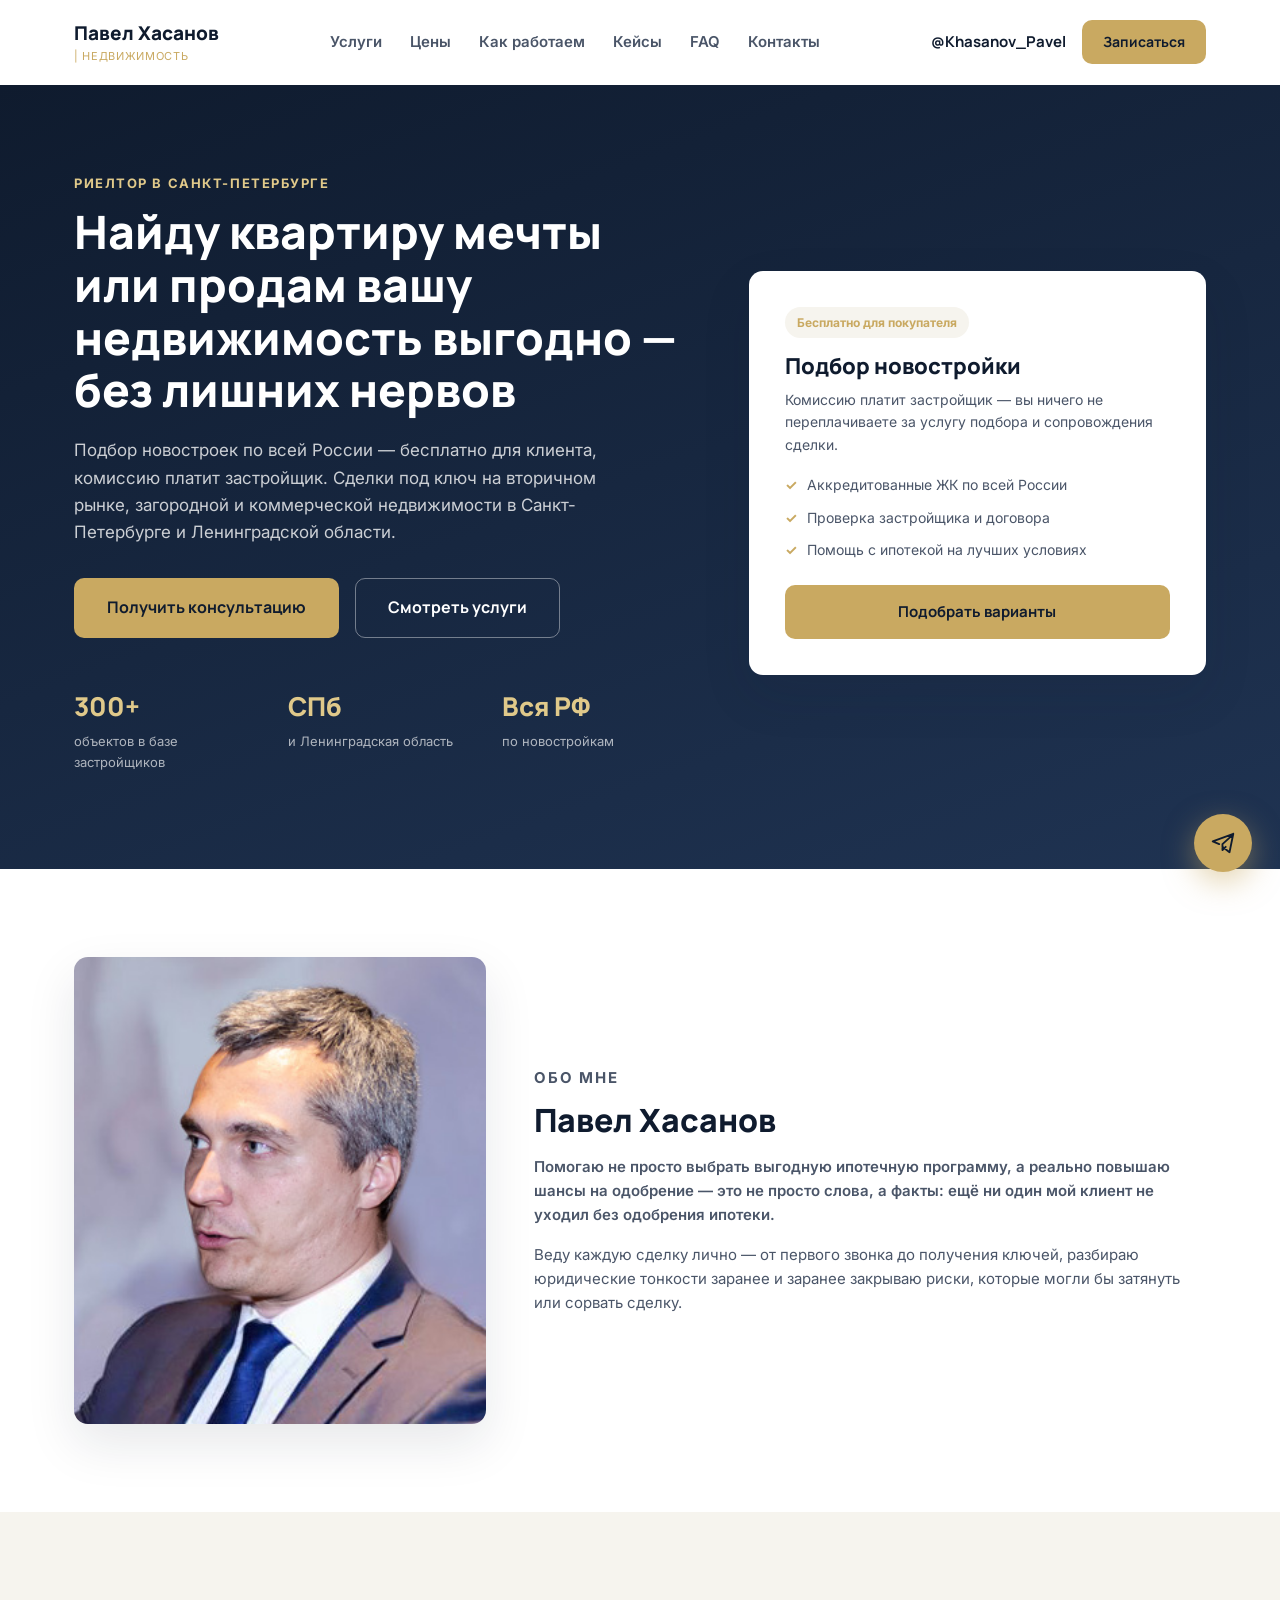
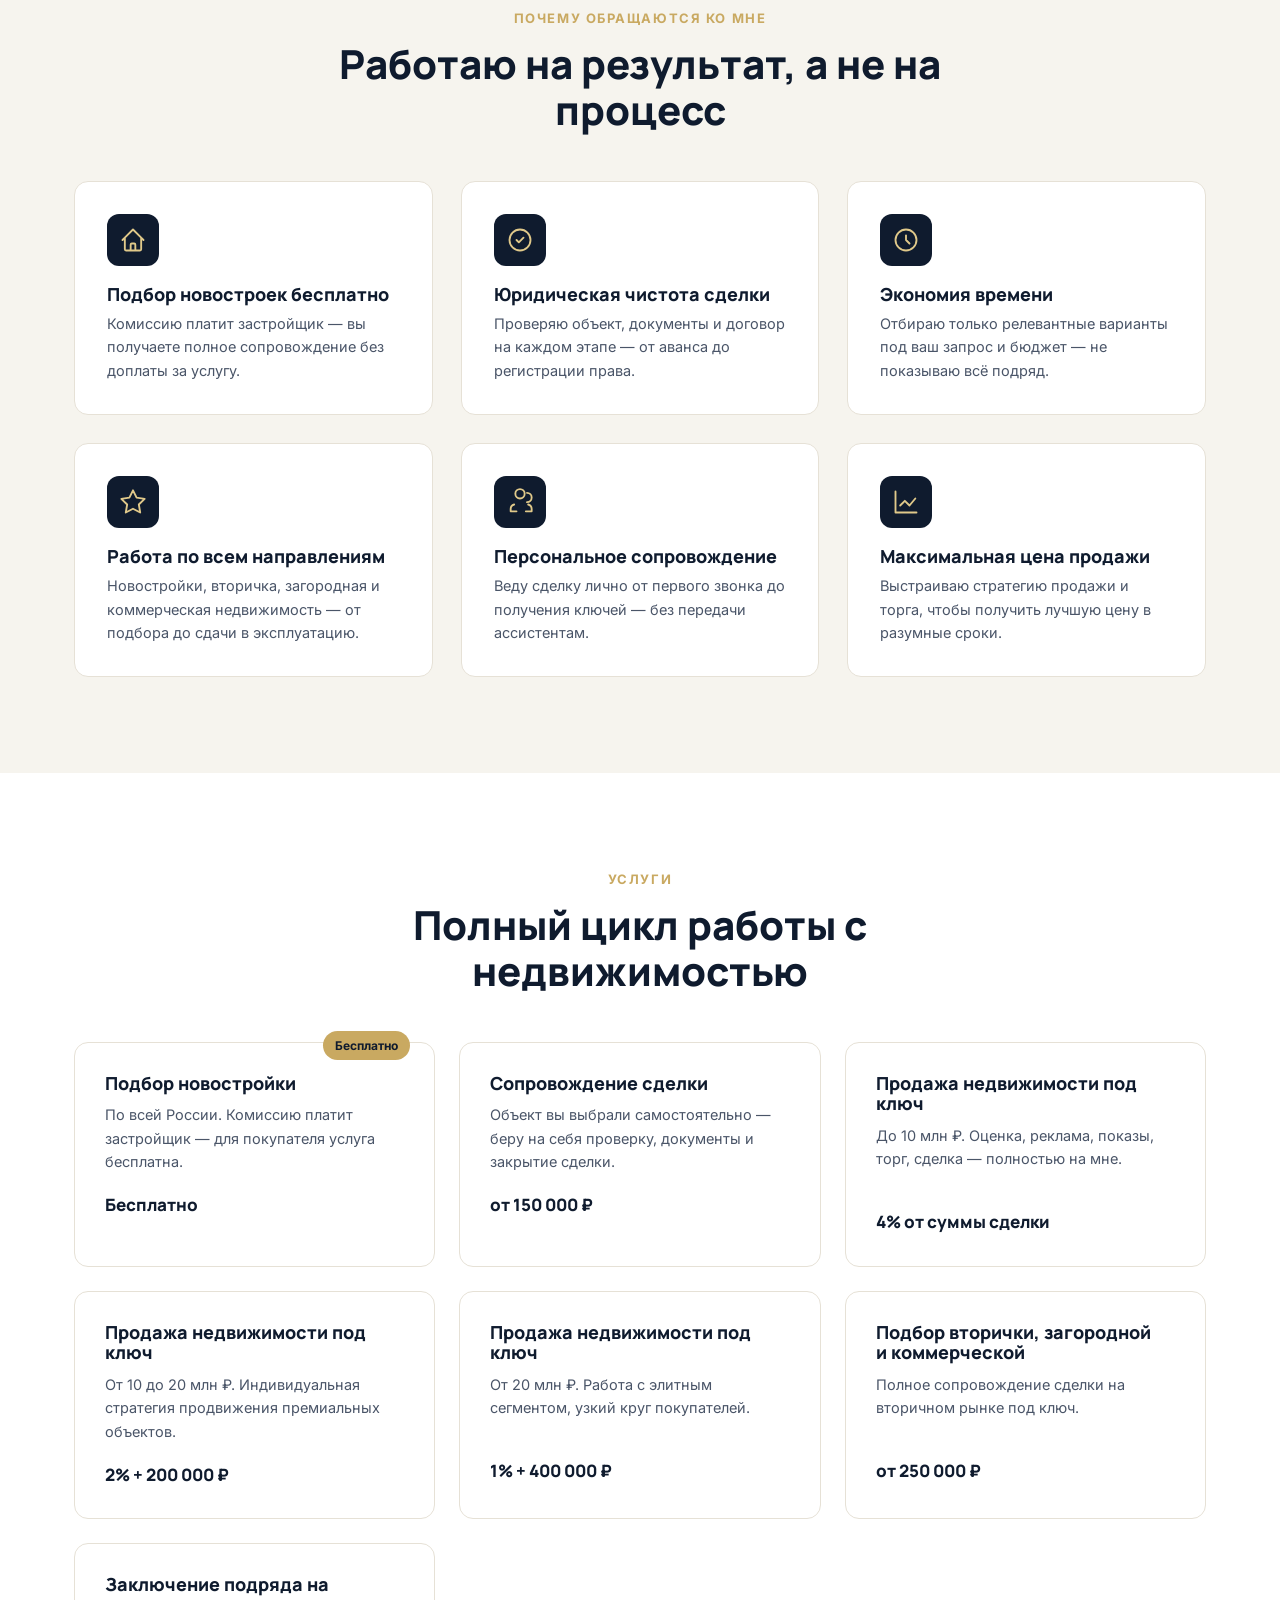
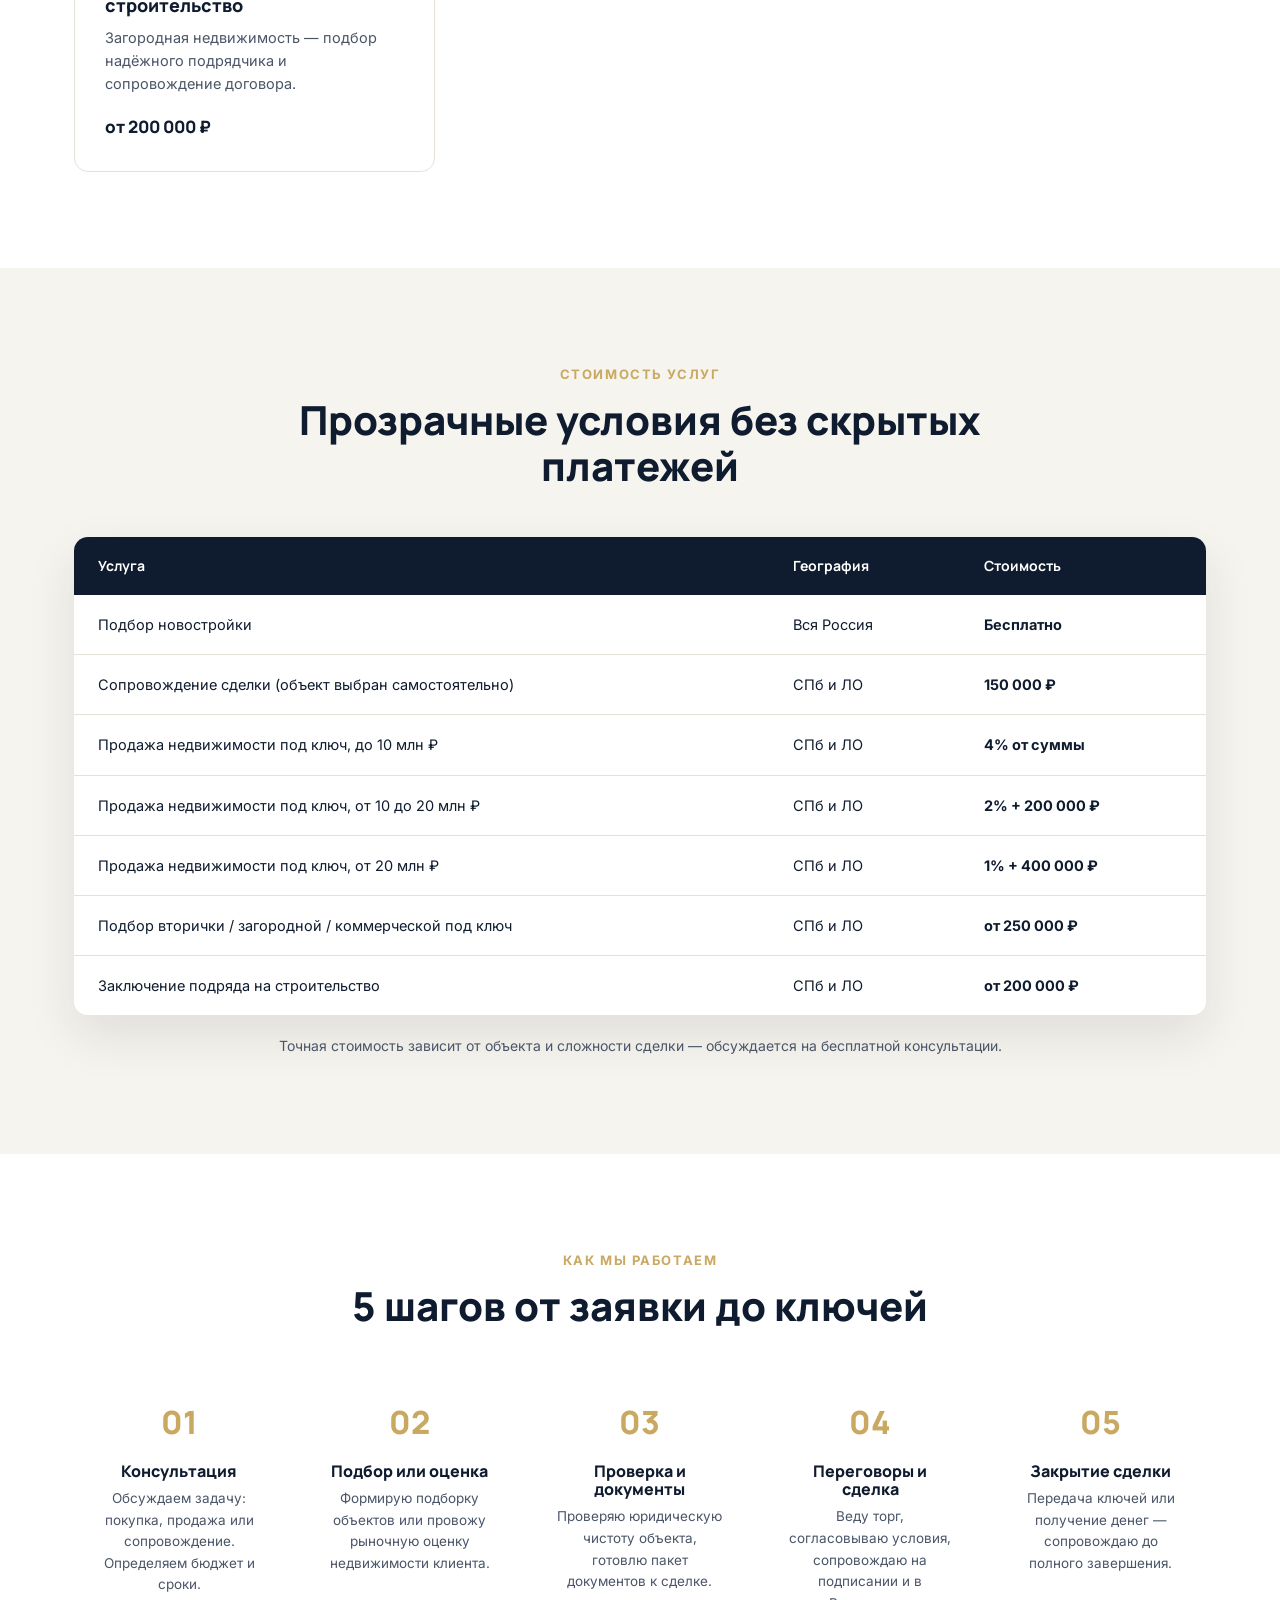
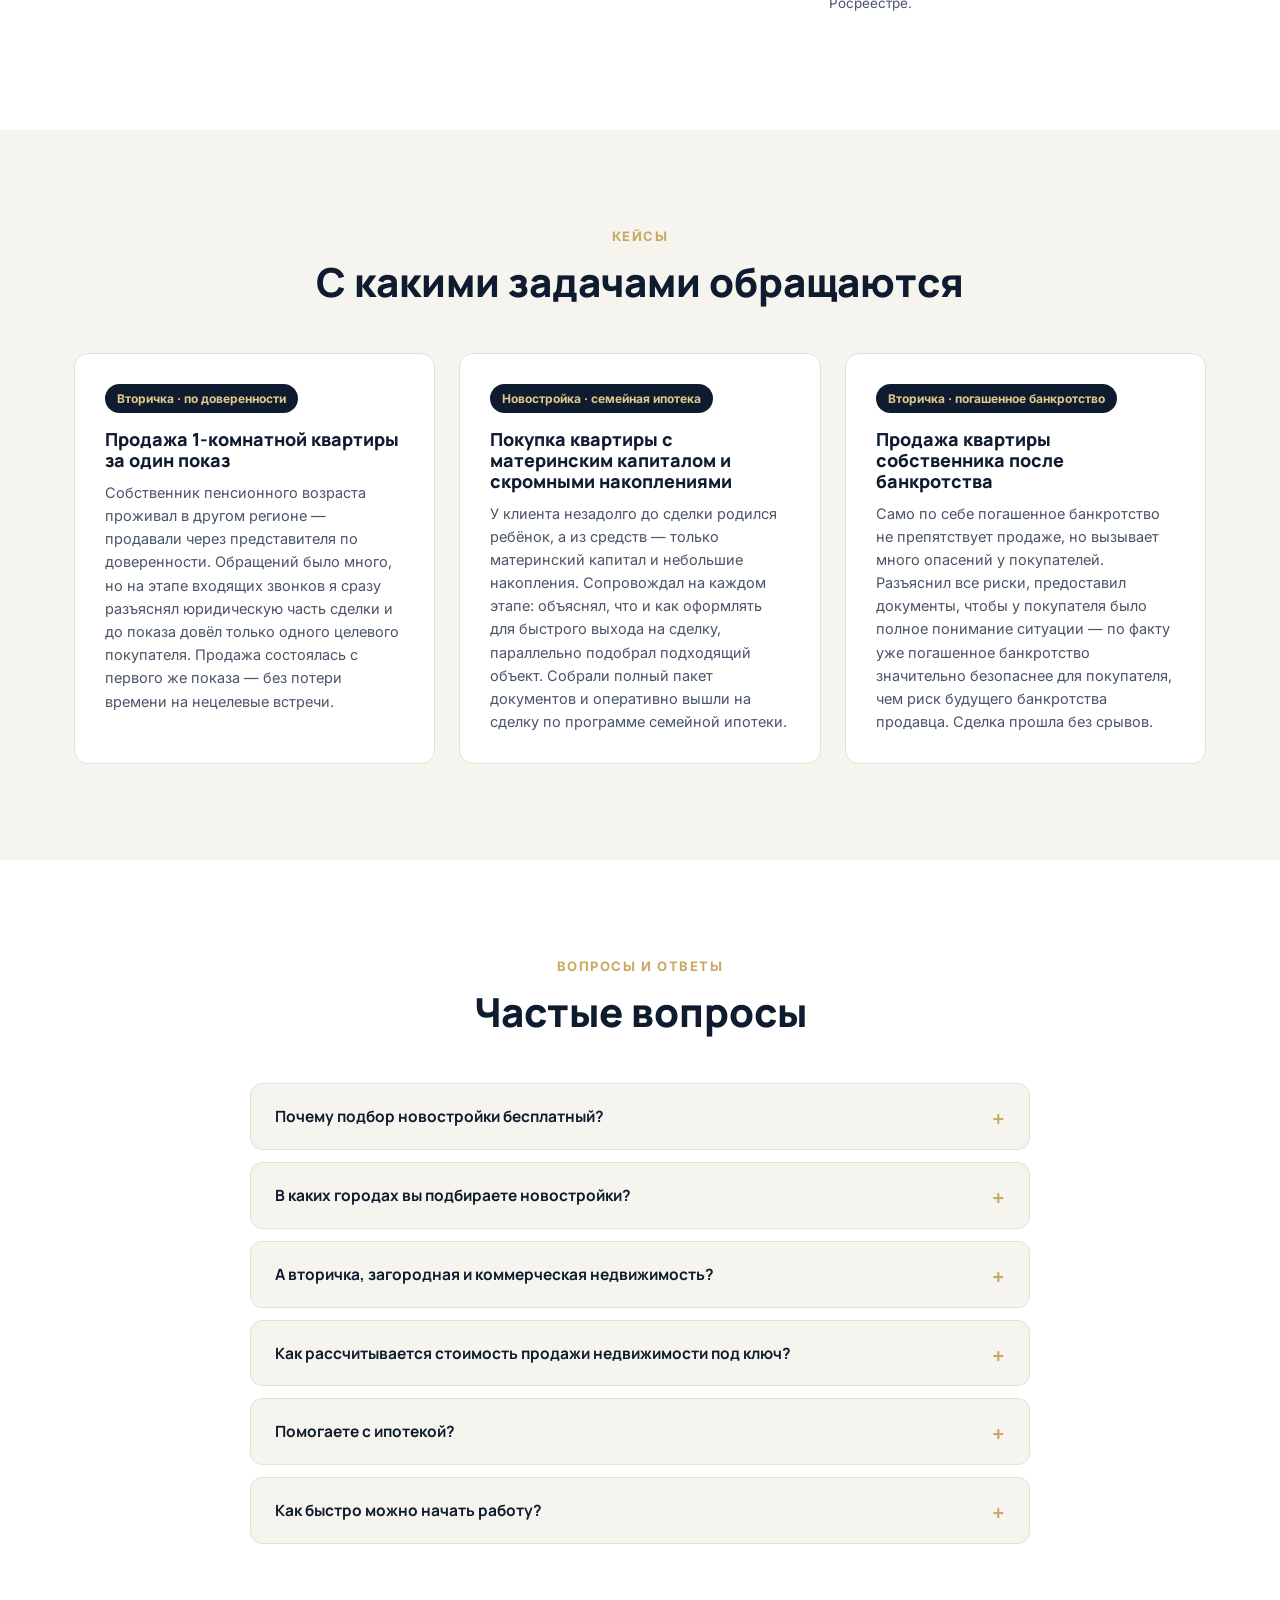
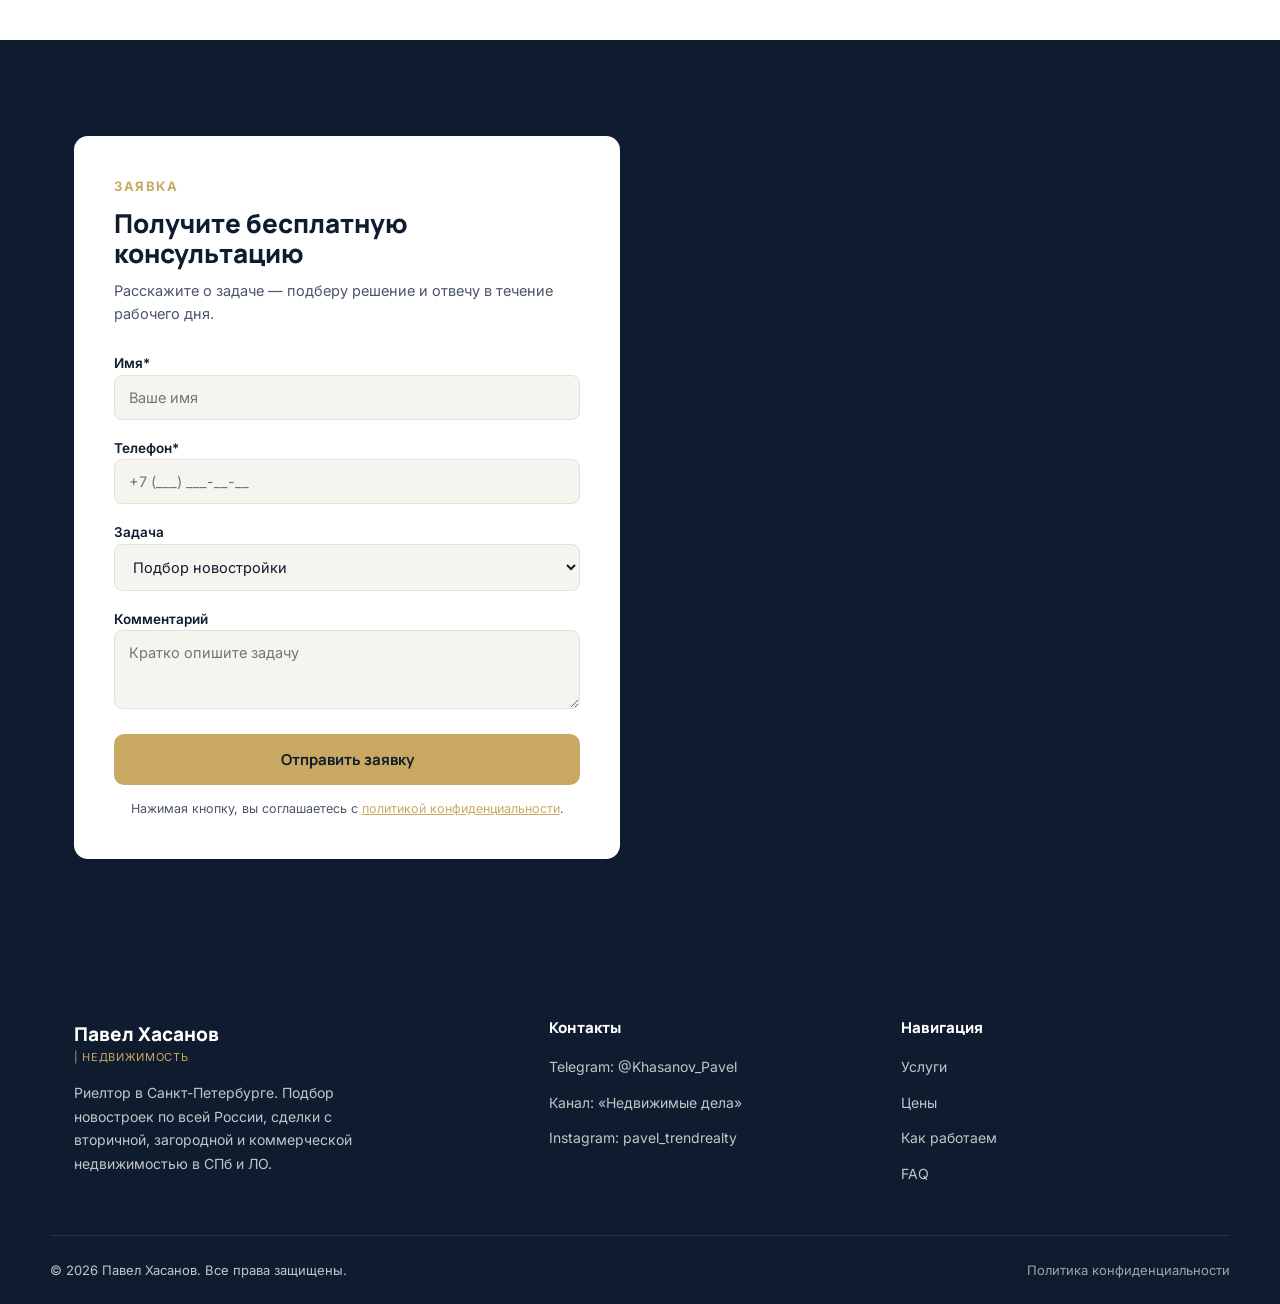
==== commit 9a648f06: "update: real cases, mortgage FAQ, add photo section" ====
--- a/index.html
+++ b/index.html
@@ -69,6 +69,21 @@
           <li>Помощь с ипотекой на лучших условиях</li>
         </ul>
         <a href="#leadForm" class="btn btn--primary btn--block">Подобрать варианты</a>
+      </div>
+    </div>
+  </section>
+
+  <!-- ОБО МНЕ -->
+  <section class="section about-section">
+    <div class="container about__inner">
+      <div class="about__photo">
+        <img src="img/pavel-photo.jpg" alt="Павел Хасанов, риелтор">
+      </div>
+      <div class="about__content">
+        <p class="eyebrow">Обо мне</p>
+        <h2>Павел Хасанов</h2>
+        <p class="about__lead">Помогаю не просто выбрать выгодную ипотечную программу, а реально повышаю шансы на одобрение — это не просто слова, а факты: ещё ни один мой клиент не уходил без одобрения ипотеки.</p>
+        <p>Веду каждую сделку лично — от первого звонка до получения ключей, разбираю юридические тонкости заранее и заранее закрываю риски, которые могли бы затянуть или сорвать сделку.</p>
       </div>
     </div>
   </section>
@@ -228,19 +243,19 @@
       <h2 class="section__title section__title--center">С какими задачами обращаются</h2>
       <div class="cases-grid">
         <div class="object">
-          <div class="object__tag">Новостройка</div>
-          <h3>Переезд в другой город</h3>
-          <p>Семья выбирала между несколькими городами России — сформировал подборку ЖК от аккредитованных застройщиков под бюджет и требования к инфраструктуре, сопровождал сделку удалённо.</p>
+          <div class="object__tag">Вторичка · по доверенности</div>
+          <h3>Продажа 1-комнатной квартиры за один показ</h3>
+          <p>Собственник пенсионного возраста проживал в другом регионе — продавали через представителя по доверенности. Обращений было много, но на этапе входящих звонков я сразу разъяснял юридическую часть сделки и до показа довёл только одного целевого покупателя. Продажа состоялась с первого же показа — без потери времени на нецелевые встречи.</p>
         </div>
         <div class="object">
-          <div class="object__tag">Вторичка</div>
-          <h3>Продажа квартиры в СПб</h3>
-          <p>Провёл оценку, подготовил объект к показам, организовал рекламную кампанию и торг — сделка закрыта по цене выше первоначального ожидания клиента.</p>
+          <div class="object__tag">Новостройка · семейная ипотека</div>
+          <h3>Покупка квартиры с материнским капиталом и скромными накоплениями</h3>
+          <p>У клиента незадолго до сделки родился ребёнок, а из средств — только материнский капитал и небольшие накопления. Сопровождал на каждом этапе: объяснял, что и как оформлять для быстрого выхода на сделку, параллельно подобрал подходящий объект. Собрали полный пакет документов и оперативно вышли на сделку по программе семейной ипотеки.</p>
         </div>
         <div class="object">
-          <div class="object__tag">Загородная</div>
-          <h3>Строительство дома в ЛО</h3>
-          <p>Подобрал участок и надёжного подрядчика на строительство, сопровождал заключение договора подряда и контроль условий на этапе подписания.</p>
+          <div class="object__tag">Вторичка · погашенное банкротство</div>
+          <h3>Продажа квартиры собственника после банкротства</h3>
+          <p>Само по себе погашенное банкротство не препятствует продаже, но вызывает много опасений у покупателей. Разъяснил все риски, предоставил документы, чтобы у покупателя было полное понимание ситуации — по факту уже погашенное банкротство значительно безопаснее для покупателя, чем риск будущего банкротства продавца. Сделка прошла без срывов.</p>
         </div>
       </div>
     </div>
@@ -270,7 +285,7 @@
         </details>
         <details class="faq__item">
           <summary>Помогаете с ипотекой?</summary>
-          <p>Да, подбираю выгодные ипотечные программы и сопровождаю оформление в рамках сделок по новостройкам и вторичному рынку.</p>
+          <p>Я не просто помогаю выбрать наиболее выгодную программу, а реально повышаю шансы на одобрение. Это не просто слова, а факты: ещё ни один мой клиент не уходил без одобрения ипотеки.</p>
         </details>
         <details class="faq__item">
           <summary>Как быстро можно начать работу?</summary>
--- a/styles.css
+++ b/styles.css
@@ -90,6 +90,16 @@
 .hero__card-list li { position: relative; padding-left: 22px; font-size: 14px; color: var(--ink-soft); margin-bottom: 10px; }
 .hero__card-list li::before { content: "✓"; position: absolute; left: 0; color: var(--gold); font-weight: 700; }
 
+/* ABOUT */
+.about-section { padding: 88px 0; }
+.about__inner { display: grid; grid-template-columns: .38fr .62fr; gap: 48px; align-items: center; }
+.about__photo { border-radius: var(--radius); overflow: hidden; box-shadow: var(--shadow); aspect-ratio: 3/3.4; }
+.about__photo img { width: 100%; height: 100%; object-fit: cover; }
+.about__content h2 { font-size: clamp(24px, 3vw, 32px); margin-bottom: 16px; }
+.about__lead { font-size: 17px; color: var(--navy); font-weight: 600; margin-bottom: 16px; }
+.about__content p { color: var(--ink-soft); font-size: 15px; }
+.about__content p + p { margin-top: 12px; }
+
 /* ADVANTAGES */
 .adv-section { background: var(--paper-soft); }
 .adv-grid { display: grid; grid-template-columns: repeat(3, 1fr); gap: 28px; }
@@ -211,6 +221,8 @@
   .adv-grid, .services-grid, .cases-grid { grid-template-columns: repeat(2, 1fr); }
   .process-grid { grid-template-columns: repeat(2, 1fr); }
   .footer__inner { grid-template-columns: 1fr 1fr; }
+  .about__inner { grid-template-columns: 1fr; text-align: center; }
+  .about__photo { max-width: 260px; margin: 0 auto; aspect-ratio: 1/1; }
 }
 @media (max-width: 560px) {
   .header__phone { display: none; }
